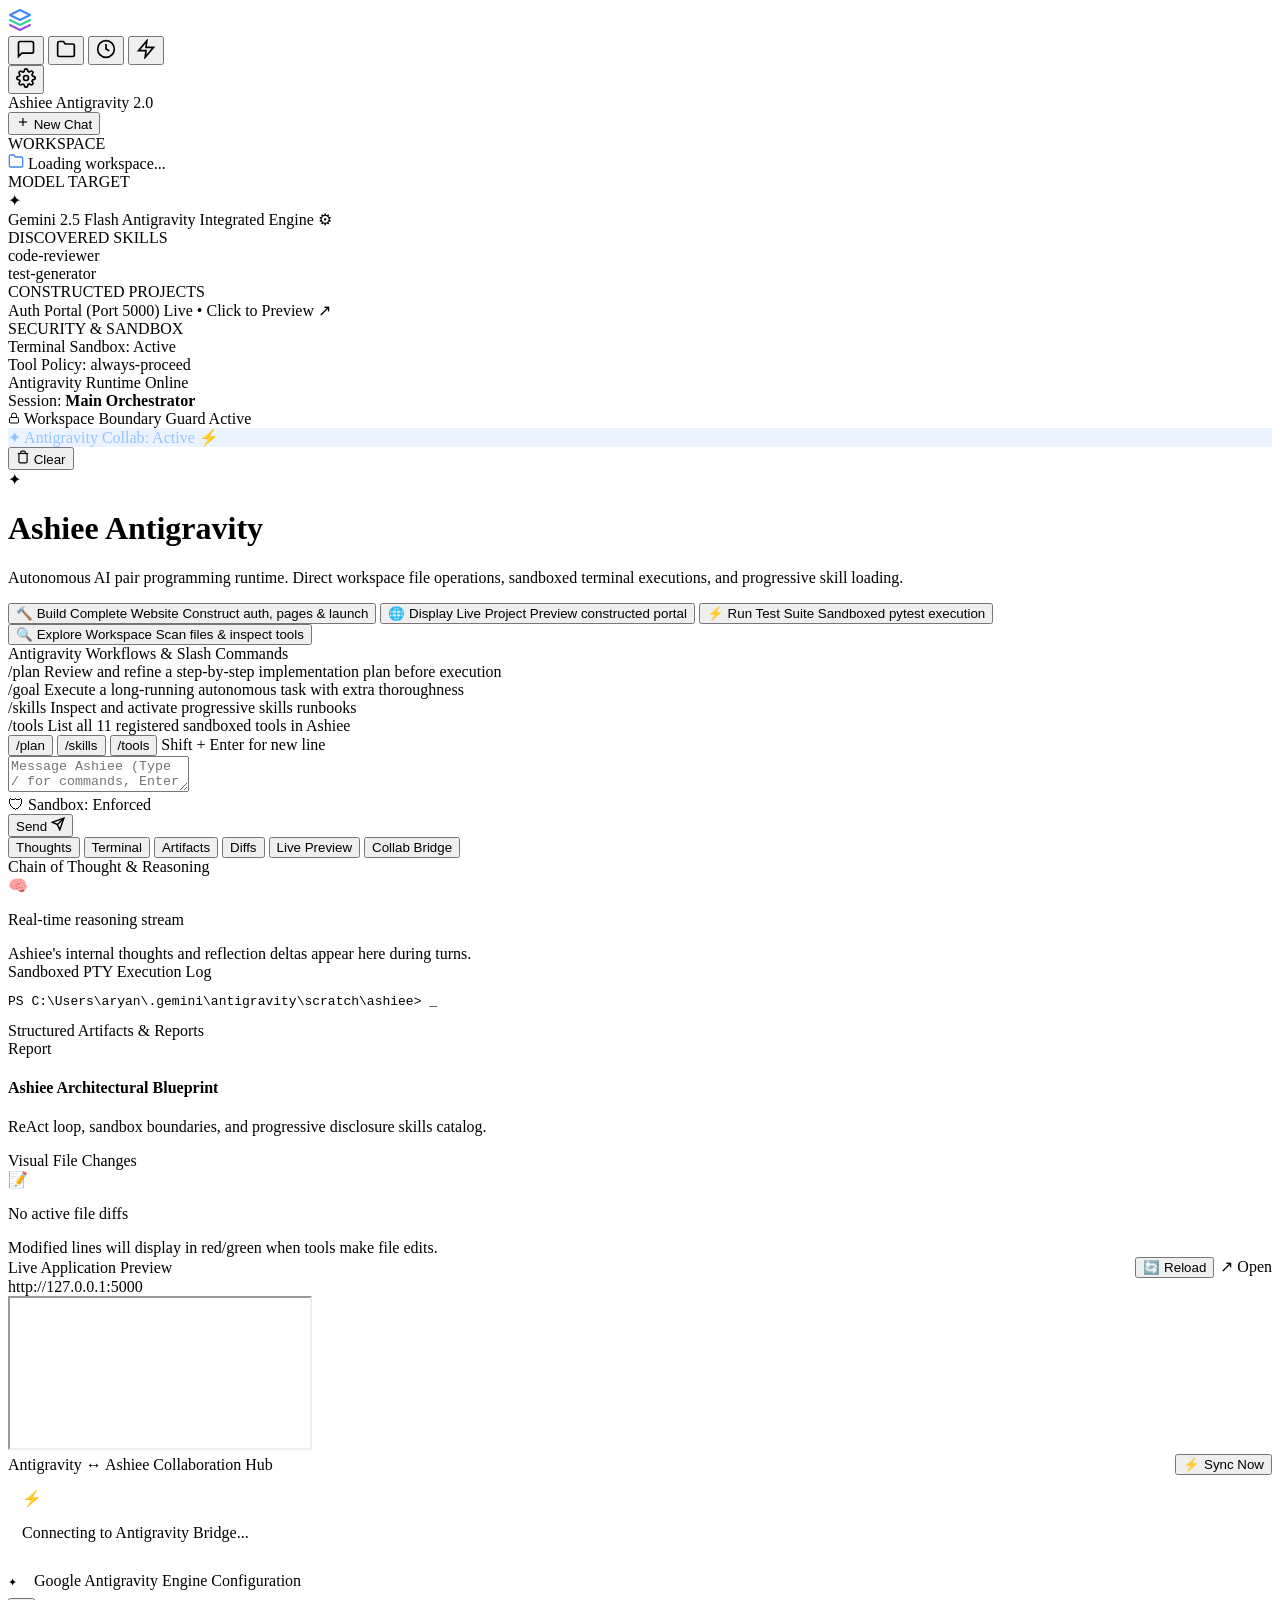
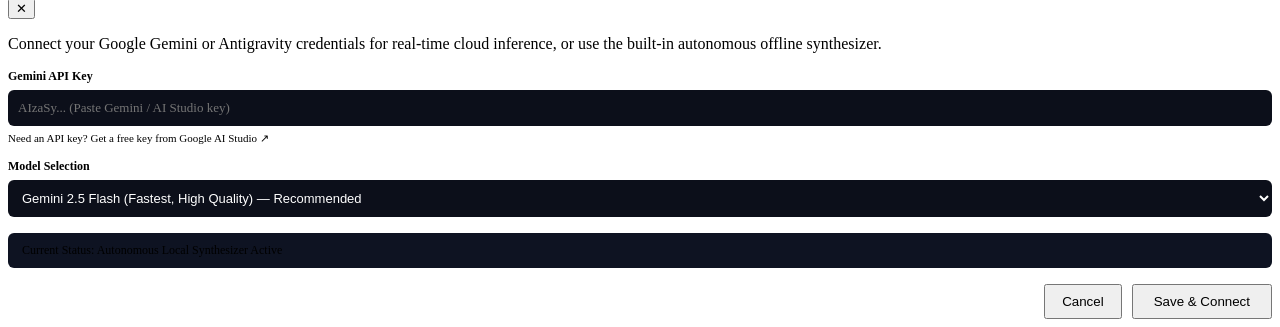
==== ashiee/server/static/index.html @ 4f628f10 "feat: initial commit of Ashiee AI Agent - Autonomous Pair Programmer and Runtime" ====
<!DOCTYPE html>
<html lang="en">
<head>
    <meta charset="UTF-8">
    <meta name="viewport" content="width=device-width, initial-scale=1.0">
    <title>Ashiee — Google Antigravity Studio</title>
    <link rel="stylesheet" href="/static/styles.css">
    <script src="/static/marked.min.js"></script>
</head>
<body class="antigravity-dark">
    <div class="antigravity-layout">
        <!-- 1. Left Icon Rail -->
        <nav class="icon-rail">
            <div class="rail-top">
                <div class="agy-logo" title="Google Antigravity">
                    <svg width="24" height="24" viewBox="0 0 24 24" fill="none">
                        <path d="M12 2L2 7L12 12L22 7L12 2Z" stroke="#4285F4" stroke-width="2" stroke-linecap="round" stroke-linejoin="round"/>
                        <path d="M2 17L12 22L22 17" stroke="#9D4EDD" stroke-width="2" stroke-linecap="round" stroke-linejoin="round"/>
                        <path d="M2 12L12 17L22 12" stroke="#34D399" stroke-width="2" stroke-linecap="round" stroke-linejoin="round"/>
                    </svg>
                </div>
                <button class="rail-btn active" title="Chat Canvas" onclick="setNavView('chat')">
                    <svg width="20" height="20" viewBox="0 0 24 24" fill="none" stroke="currentColor" stroke-width="2"><path d="M21 15a2 2 0 0 1-2 2H7l-4 4V5a2 2 0 0 1 2-2h14a2 2 0 0 1 2 2z"/></svg>
                </button>
                <button class="rail-btn" title="Projects & Workspaces" onclick="setNavView('projects')">
                    <svg width="20" height="20" viewBox="0 0 24 24" fill="none" stroke="currentColor" stroke-width="2"><path d="M22 19a2 2 0 0 1-2 2H4a2 2 0 0 1-2-2V5a2 2 0 0 1 2-2h5l2 3h9a2 2 0 0 1 2 2z"/></svg>
                </button>
                <button class="rail-btn" title="Scheduled Automations (Cron)" onclick="setNavView('tasks')">
                    <svg width="20" height="20" viewBox="0 0 24 24" fill="none" stroke="currentColor" stroke-width="2"><circle cx="12" cy="12" r="10"/><polyline points="12 6 12 12 16 14"/></svg>
                </button>
                <button class="rail-btn" title="Skills & Plugins" onclick="setNavView('skills')">
                    <svg width="20" height="20" viewBox="0 0 24 24" fill="none" stroke="currentColor" stroke-width="2"><polygon points="13 2 3 14 12 14 11 22 21 10 12 10 13 2"/></svg>
                </button>
            </div>
            <div class="rail-bottom">
                <button class="rail-btn" title="Settings & Permissions" onclick="setNavView('settings')">
                    <svg width="20" height="20" viewBox="0 0 24 24" fill="none" stroke="currentColor" stroke-width="2"><circle cx="12" cy="12" r="3"/><path d="M19.4 15a1.65 1.65 0 0 0 .33 1.82l.06.06a2 2 0 0 1 0 2.83 2 2 0 0 1-2.83 0l-.06-.06a1.65 1.65 0 0 0-1.82-.33 1.65 1.65 0 0 0-1 1.51V21a2 2 0 0 1-2 2 2 2 0 0 1-2-2v-.09A1.65 1.65 0 0 0 9 19.4a1.65 1.65 0 0 0-1.82.33l-.06.06a2 2 0 0 1-2.83 0 2 2 0 0 1 0-2.83l.06-.06a1.65 1.65 0 0 0 .33-1.82 1.65 1.65 0 0 0-1.51-1H3a2 2 0 0 1-2-2 2 2 0 0 1 2-2h.09A1.65 1.65 0 0 0 4.6 9a1.65 1.65 0 0 0-.33-1.82l-.06-.06a2 2 0 0 1 0-2.83 2 2 0 0 1 2.83 0l.06.06a1.65 1.65 0 0 0 1.82.33H9a1.65 1.65 0 0 0 1-1.51V3a2 2 0 0 1 2-2 2 2 0 0 1 2 2v.09a1.65 1.65 0 0 0 1 1.51 1.65 1.65 0 0 0 1.82-.33l.06-.06a2 2 0 0 1 2.83 0 2 2 0 0 1 0 2.83l-.06.06a1.65 1.65 0 0 0-.33 1.82V9a1.65 1.65 0 0 0 1.51 1H21a2 2 0 0 1 2 2 2 2 0 0 1-2 2h-.09a1.65 1.65 0 0 0-1.51 1z"/></svg>
                </button>
            </div>
        </nav>

        <!-- 2. Left Sidebar Panel -->
        <aside class="sidebar-panel">
            <div class="sidebar-header">
                <div class="app-title">
                    <span class="gradient-text">Ashiee</span>
                    <span class="tag-badge">Antigravity 2.0</span>
                </div>
                <button class="new-chat-btn" onclick="clearMessages()" title="New Chat">
                    <svg width="14" height="14" viewBox="0 0 24 24" fill="none" stroke="currentColor" stroke-width="2"><line x1="12" y1="5" x2="12" y2="19"/><line x1="5" y1="12" x2="19" y2="12"/></svg>
                    <span>New Chat</span>
                </button>
            </div>

            <div class="sidebar-content">
                <!-- Workspace Selector -->
                <div class="panel-group">
                    <span class="group-title">WORKSPACE</span>
                    <div class="workspace-card" title="Current Workspace Root">
                        <svg width="16" height="16" viewBox="0 0 24 24" fill="none" stroke="#4285F4" stroke-width="2"><path d="M22 19a2 2 0 0 1-2 2H4a2 2 0 0 1-2-2V5a2 2 0 0 1 2-2h5l2 3h9a2 2 0 0 1 2 2z"/></svg>
                        <span id="workspacePath" class="path-truncate">Loading workspace...</span>
                    </div>
                </div>

                <!-- Active Model -->
                <div class="panel-group">
                    <span class="group-title">MODEL TARGET</span>
                    <div class="model-badge-card" onclick="openSettings()" style="cursor: pointer;" title="Click to Configure AI Engine & API Key">
                        <div class="sparkle-icon">✦</div>
                        <div class="model-info">
                            <span class="model-name" id="sidebarModelName">Gemini 2.5 Flash</span>
                            <span class="model-sub" id="sidebarModelStatus">Antigravity Integrated Engine ⚙</span>
                        </div>
                    </div>
                </div>

                <!-- Progressive Skills -->
                <div class="panel-group">
                    <span class="group-title">DISCOVERED SKILLS</span>
                    <div class="skills-chips" id="skillsList">
                        <div class="skill-pill">code-reviewer</div>
                        <div class="skill-pill">test-generator</div>
                    </div>
                </div>

                <!-- Constructed Projects -->
                <div class="panel-group" id="projectsSection">
                    <span class="group-title">CONSTRUCTED PROJECTS</span>
                    <div class="project-badge-card" id="projectBadgeCard" onclick="switchTab('preview')">
                        <div class="project-indicator online"></div>
                        <div class="project-info">
                            <span class="project-name">Auth Portal (Port 5000)</span>
                            <span class="project-status-text">Live • Click to Preview ↗</span>
                        </div>
                    </div>
                </div>

                <!-- Tool Policy -->
                <div class="panel-group">
                    <span class="group-title">SECURITY & SANDBOX</span>
                    <div class="policy-card">
                        <div class="policy-row">
                            <span>Terminal Sandbox:</span>
                            <span class="status-pill green">Active</span>
                        </div>
                        <div class="policy-row">
                            <span>Tool Policy:</span>
                            <span class="status-pill blue">always-proceed</span>
                        </div>
                    </div>
                </div>
            </div>

            <div class="sidebar-status-bar">
                <div class="status-dot online"></div>
                <span id="runtimeStatus">Antigravity Runtime Online</span>
            </div>
        </aside>

        <!-- 3. Center Main Chat Canvas -->
        <main class="chat-canvas">
            <header class="canvas-topbar">
                <div class="topbar-left">
                    <div class="session-badge">
                        <span class="dot-indicator"></span>
                        <span>Session: <strong id="sessionIdLabel">Main Orchestrator</strong></span>
                    </div>
                    <div class="sandbox-pill">
                        <svg width="12" height="12" viewBox="0 0 24 24" fill="none" stroke="currentColor" stroke-width="2"><rect x="3" y="11" width="18" height="11" rx="2" ry="2"/><path d="M7 11V7a5 5 0 0 1 10 0v4"/></svg>
                        <span>Workspace Boundary Guard Active</span>
                    </div>
                    <div class="sandbox-pill" style="border-color: rgba(66, 133, 244, 0.4); background: rgba(66, 133, 244, 0.1); color: #93c5fd;">
                        <span>✦ Antigravity Collab: Active ⚡</span>
                    </div>
                </div>
                <div class="topbar-right">
                    <button class="topbar-action-btn" onclick="clearMessages()" title="Clear Conversation">
                        <svg width="14" height="14" viewBox="0 0 24 24" fill="none" stroke="currentColor" stroke-width="2"><polyline points="3 6 5 6 21 6"/><path d="M19 6v14a2 2 0 0 1-2 2H7a2 2 0 0 1-2-2V6m3 0V4a2 2 0 0 1 2-2h4a2 2 0 0 1 2 2v2"/></svg>
                        <span>Clear</span>
                    </button>
                </div>
            </header>

            <!-- Message Stream -->
            <div class="messages-stream" id="messagesContainer">
                <div class="antigravity-hero">
                    <div class="hero-logo-glow">✦</div>
                    <h1>Ashiee <span class="gradient-text">Antigravity</span></h1>
                    <p>Autonomous AI pair programming runtime. Direct workspace file operations, sandboxed terminal executions, and progressive skill loading.</p>
                    
                    <div class="prompt-starters">
                        <button class="starter-card" onclick="sendPrompt('Build a login system for my website.')">
                            <span class="card-icon">🔨</span>
                            <span class="card-title">Build Complete Website</span>
                            <span class="card-desc">Construct auth, pages & launch</span>
                        </button>
                        <button class="starter-card" onclick="sendPrompt('display the project')">
                            <span class="card-icon">🌐</span>
                            <span class="card-title">Display Live Project</span>
                            <span class="card-desc">Preview constructed portal</span>
                        </button>
                        <button class="starter-card" onclick="sendPrompt('Run pytest tests/ to verify the entire test suite passes')">
                            <span class="card-icon">⚡</span>
                            <span class="card-title">Run Test Suite</span>
                            <span class="card-desc">Sandboxed pytest execution</span>
                        </button>
                        <button class="starter-card" onclick="sendPrompt('Explore this workspace, list all Python files, and tell me which tools are available in Ashiee.')">
                            <span class="card-icon">🔍</span>
                            <span class="card-title">Explore Workspace</span>
                            <span class="card-desc">Scan files & inspect tools</span>
                        </button>
                    </div>
                </div>
            </div>

            <!-- Bottom Floating Composer -->
            <div class="composer-container">
                <!-- Slash Command Autocomplete Popover -->
                <div class="slash-menu hidden" id="slashMenu">
                    <div class="slash-header">Antigravity Workflows & Slash Commands</div>
                    <div class="slash-item" onclick="applySlash('/plan ')">
                        <span class="slash-cmd">/plan</span>
                        <span class="slash-desc">Review and refine a step-by-step implementation plan before execution</span>
                    </div>
                    <div class="slash-item" onclick="applySlash('/goal ')">
                        <span class="slash-cmd">/goal</span>
                        <span class="slash-desc">Execute a long-running autonomous task with extra thoroughness</span>
                    </div>
                    <div class="slash-item" onclick="applySlash('/skills ')">
                        <span class="slash-cmd">/skills</span>
                        <span class="slash-desc">Inspect and activate progressive skills runbooks</span>
                    </div>
                    <div class="slash-item" onclick="applySlash('/tools ')">
                        <span class="slash-cmd">/tools</span>
                        <span class="slash-desc">List all 11 registered sandboxed tools in Ashiee</span>
                    </div>
                </div>

                <!-- Context Chips Bar -->
                <div class="composer-toolbar">
                    <div class="chips-row">
                        <button class="composer-chip" onclick="applySlash('/plan ')">/plan</button>
                        <button class="composer-chip" onclick="applySlash('/skills ')">/skills</button>
                        <button class="composer-chip" onclick="sendPrompt('List all registered tools in Ashiee')">/tools</button>
                        <span class="divider"></span>
                        <span class="chip-text">Shift + Enter for new line</span>
                    </div>
                </div>

                <!-- Input Box -->
                <div class="composer-card">
                    <textarea id="promptInput" placeholder="Message Ashiee (Type / for commands, Enter to send)..." rows="2"></textarea>
                    <div class="composer-actions">
                        <div class="permission-pill">
                            <span class="shield-icon">🛡</span>
                            <span>Sandbox: Enforced</span>
                        </div>
                        <button class="send-action-btn" id="sendBtn" onclick="submitPrompt()">
                            <span>Send</span>
                            <svg width="14" height="14" viewBox="0 0 24 24" fill="none" stroke="currentColor" stroke-width="2.5"><line x1="22" y1="2" x2="11" y2="13"/><polygon points="22 2 15 22 11 13 2 9 22 2"/></svg>
                        </button>
                    </div>
                </div>
            </div>
        </main>

        <!-- 4. Right Auxiliary Pane (Antigravity 2.0 Side Pane) -->
        <aside class="auxiliary-pane">
            <div class="aux-tabs">
                <button class="aux-tab active" id="tabBtnThoughts" onclick="switchTab('thoughts')">
                    <span class="tab-dot purple"></span>
                    <span>Thoughts</span>
                </button>
                <button class="aux-tab" id="tabBtnTerminal" onclick="switchTab('terminal')">
                    <span class="tab-dot green"></span>
                    <span>Terminal</span>
                </button>
                <button class="aux-tab" id="tabBtnArtifacts" onclick="switchTab('artifacts')">
                    <span class="tab-dot blue"></span>
                    <span>Artifacts</span>
                </button>
                <button class="aux-tab" id="tabBtnDiffs" onclick="switchTab('diffs')">
                    <span class="tab-dot amber"></span>
                    <span>Diffs</span>
                </button>
                <button class="aux-tab" id="tabBtnPreview" onclick="switchTab('preview')">
                    <span class="tab-dot green"></span>
                    <span>Live Preview</span>
                </button>
                <button class="aux-tab" id="tabBtnBridge" onclick="switchTab('bridge')">
                    <span class="tab-dot blue"></span>
                    <span>Collab Bridge</span>
                </button>
            </div>

            <div class="aux-content">
                <!-- Thoughts Tab -->
                <div id="thoughtsPane" class="tab-view active">
                    <div class="pane-title-bar">
                        <span class="pane-title">Chain of Thought & Reasoning</span>
                    </div>
                    <div class="thoughts-feed" id="thoughtStream">
                        <div class="empty-feed">
                            <div class="feed-icon">🧠</div>
                            <p>Real-time reasoning stream</p>
                            <span>Ashiee's internal thoughts and reflection deltas appear here during turns.</span>
                        </div>
                    </div>
                </div>

                <!-- Terminal Tab -->
                <div id="terminalPane" class="tab-view">
                    <div class="pane-title-bar">
                        <span class="pane-title">Sandboxed PTY Execution Log</span>
                    </div>
                    <pre class="terminal-screen" id="terminalLog">PS C:\Users\aryan\.gemini\antigravity\scratch\ashiee&gt; _</pre>
                </div>

                <!-- Artifacts Tab -->
                <div id="artifactsPane" class="tab-view">
                    <div class="pane-title-bar">
                        <span class="pane-title">Structured Artifacts & Reports</span>
                    </div>
                    <div class="artifacts-container" id="artifactsContainer">
                        <div class="artifact-card">
                            <div class="card-badge">Report</div>
                            <h4>Ashiee Architectural Blueprint</h4>
                            <p>ReAct loop, sandbox boundaries, and progressive disclosure skills catalog.</p>
                        </div>
                    </div>
                </div>

                <!-- Diffs Tab -->
                <div id="diffsPane" class="tab-view">
                    <div class="pane-title-bar">
                        <span class="pane-title">Visual File Changes</span>
                    </div>
                    <div class="diffs-feed" id="diffsContainer">
                        <div class="empty-feed">
                            <div class="feed-icon">📝</div>
                            <p>No active file diffs</p>
                            <span>Modified lines will display in red/green when tools make file edits.</span>
                        </div>
                    </div>
                </div>

                <!-- Live Preview Tab -->
                <div id="previewPane" class="tab-view">
                    <div class="pane-title-bar" style="display: flex; justify-content: space-between; align-items: center;">
                        <span class="pane-title">Live Application Preview</span>
                        <div style="display: flex; gap: 6px;">
                            <button class="aux-action-btn" onclick="reloadPreview()" title="Reload Frame">🔄 Reload</button>
                            <a href="http://127.0.0.1:5000" target="_blank" class="aux-action-btn" title="Open in New Tab" style="text-decoration:none; color:inherit;">↗ Open</a>
                        </div>
                    </div>
                    <div class="preview-address-bar">
                        <span class="status-dot online"></span>
                        <span id="previewUrl">http://127.0.0.1:5000</span>
                    </div>
                    <div class="preview-frame-wrap">
                        <iframe id="previewIframe" src="http://127.0.0.1:5000" class="preview-frame"></iframe>
                    </div>
                </div>

                <!-- Antigravity Collaboration Bridge Tab -->
                <div id="bridgePane" class="tab-view">
                    <div class="pane-title-bar" style="display: flex; justify-content: space-between; align-items: center;">
                        <span class="pane-title">Antigravity ↔ Ashiee Collaboration Hub</span>
                        <button class="aux-action-btn" onclick="syncBridge()" title="Resync Shared Skills">⚡ Sync Now</button>
                    </div>
                    <div id="bridgeTelemetryContent" style="padding: 14px;">
                        <div class="empty-feed">
                            <div class="feed-icon">⚡</div>
                            <p>Connecting to Antigravity Bridge...</p>
                        </div>
                    </div>
                </div>
            </div>
    </div>

    <!-- Settings & Model Modal -->
    <div id="settingsModal" class="modal-overlay hidden">
        <div class="modal-card">
            <div class="modal-header">
                <div class="modal-title">
                    <span class="sparkle-icon" style="display:inline-flex; width:22px; height:22px; font-size:11px;">✦</span>
                    <span>Google Antigravity Engine Configuration</span>
                </div>
                <button class="modal-close-btn" onclick="closeSettings()">✕</button>
            </div>
            <div class="modal-body">
                <p class="modal-desc">Connect your Google Gemini or Antigravity credentials for real-time cloud inference, or use the built-in autonomous offline synthesizer.</p>
                <div style="margin-bottom: 14px;">
                    <label for="apiKeyInput" style="display:block; font-size:12px; font-weight:600; color:var(--text-secondary); margin-bottom:6px;">Gemini API Key</label>
                    <input type="password" id="apiKeyInput" placeholder="AIzaSy... (Paste Gemini / AI Studio key)" style="width:100%; box-sizing:border-box; background:#0c0f1a; border:1px solid var(--border-accent); border-radius:6px; padding:10px; color:#fff; font-size:13px; font-family:var(--font-mono);">
                    <div style="margin-top:6px; font-size:11px; color:var(--text-muted);">
                        Need an API key? <a href="https://aistudio.google.com/app/api-keys" target="_blank" style="color:var(--agy-blue); text-decoration:none;">Get a free key from Google AI Studio ↗</a>
                    </div>
                </div>
                <div style="margin-bottom: 16px;">
                    <label for="modelSelect" style="display:block; font-size:12px; font-weight:600; color:var(--text-secondary); margin-bottom:6px;">Model Selection</label>
                    <select id="modelSelect" style="width:100%; box-sizing:border-box; background:#0c0f1a; border:1px solid var(--border-accent); border-radius:6px; padding:10px; color:#fff; font-size:13px;">
                        <option value="gemini-2.5-flash">Gemini 2.5 Flash (Fastest, High Quality) — Recommended</option>
                        <option value="gemini-2.5-pro">Gemini 2.5 Pro (Deep Reasoning & Multimodal)</option>
                        <option value="gemini-1.5-pro">Gemini 1.5 Pro (Long Context)</option>
                    </select>
                </div>
                <div class="settings-status-box" id="settingsStatusBox" style="background:#0e1322; border:1px solid var(--border-subtle); border-radius:6px; padding:10px 14px; font-size:12px; margin-bottom:16px;">
                    <span id="settingsStatusText" style="color:var(--text-secondary);">Current Status: Autonomous Local Synthesizer Active</span>
                </div>
            </div>
            <div class="modal-footer" style="display:flex; justify-content:flex-end; gap:10px;">
                <button class="composer-chip" onclick="closeSettings()" style="padding:8px 16px;">Cancel</button>
                <button class="send-action-btn" onclick="saveSettings()" style="padding:8px 20px;">Save & Connect</button>
            </div>
        </div>
    </div>

    <script src="/static/app.js"></script>
</body>
</html>
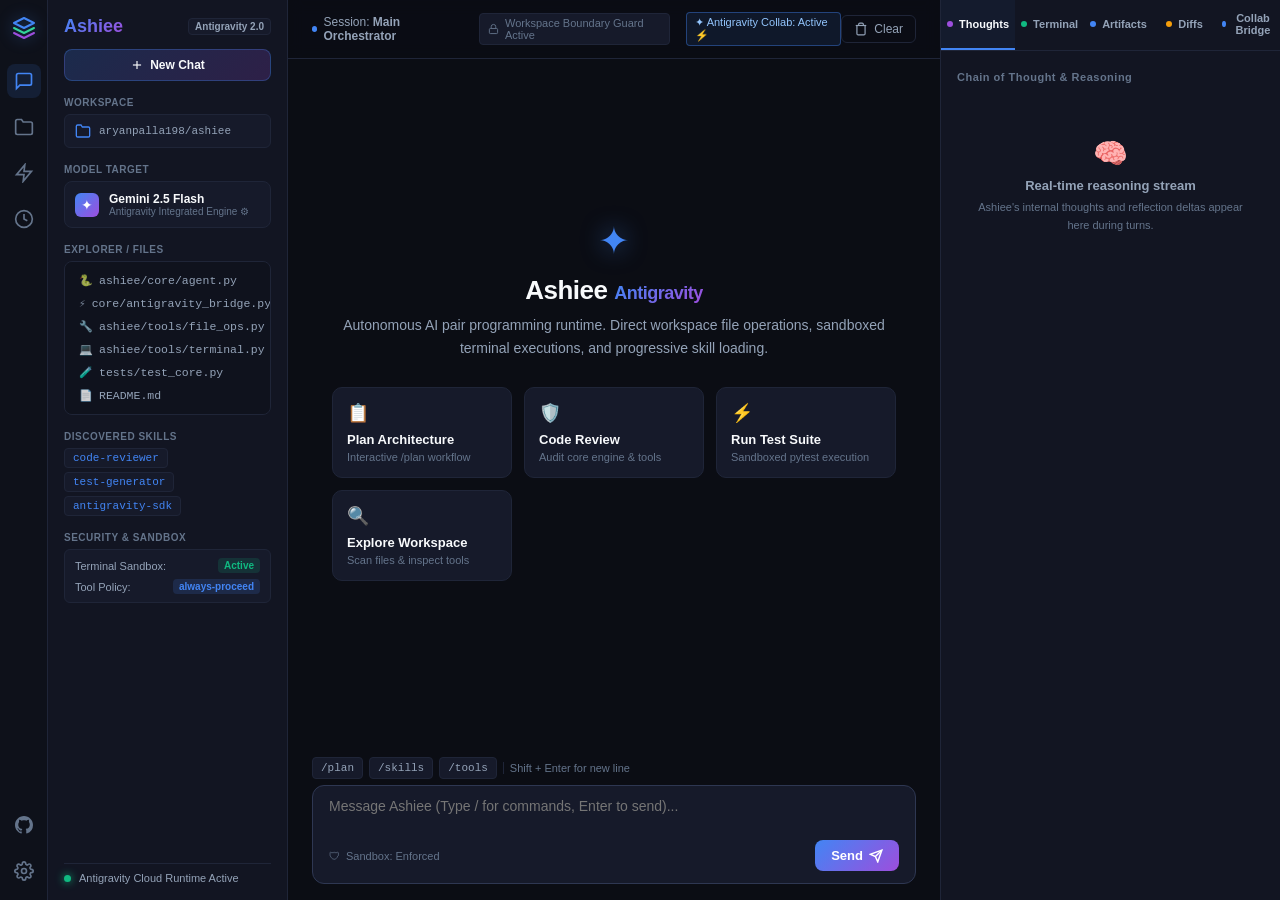
==== commit a4a45670: "chore: align local static studio with pure Google Antigravity IDE" ====
--- a/ashiee/server/static/index.html
+++ b/ashiee/server/static/index.html
@@ -4,8 +4,86 @@
     <meta charset="UTF-8">
     <meta name="viewport" content="width=device-width, initial-scale=1.0">
     <title>Ashiee — Google Antigravity Studio</title>
-    <link rel="stylesheet" href="/static/styles.css">
-    <script src="/static/marked.min.js"></script>
+    <link rel="icon" href="data:image/svg+xml,<svg xmlns='http://www.w3.org/2000/svg' viewBox='0 0 24 24'><text y='20' font-size='20'>✦</text></svg>">
+    <link rel="stylesheet" href="styles.css">
+    <script src="marked.min.js"></script>
+    <style>
+        /* File Explorer Enhancements */
+        .file-tree {
+            display: flex;
+            flex-direction: column;
+            gap: 2px;
+            font-family: var(--font-mono);
+            font-size: 11.5px;
+            max-height: 220px;
+            overflow-y: auto;
+            background: rgba(14, 17, 26, 0.6);
+            border: 1px solid var(--border-subtle);
+            border-radius: 8px;
+            padding: 8px;
+        }
+        .file-tree-item {
+            display: flex;
+            align-items: center;
+            gap: 6px;
+            padding: 4px 6px;
+            border-radius: 4px;
+            color: var(--text-secondary);
+            cursor: pointer;
+            transition: all 0.15s;
+            text-decoration: none;
+        }
+        .file-tree-item:hover {
+            background: var(--bg-card);
+            color: var(--text-primary);
+        }
+        .file-tree-item.active {
+            background: rgba(66, 133, 244, 0.15);
+            color: var(--agy-blue);
+        }
+        .file-icon { font-size: 11px; opacity: 0.8; }
+        .code-modal-backdrop {
+            position: fixed;
+            inset: 0;
+            background: rgba(0,0,0,0.75);
+            backdrop-filter: blur(4px);
+            z-index: 999;
+            display: none;
+            align-items: center;
+            justify-content: center;
+        }
+        .code-modal {
+            background: #0B0D14;
+            border: 1px solid var(--border-accent);
+            border-radius: 12px;
+            width: 850px;
+            max-width: 92vw;
+            height: 560px;
+            display: flex;
+            flex-direction: column;
+            box-shadow: 0 20px 50px rgba(0,0,0,0.8);
+            overflow: hidden;
+        }
+        .code-modal-header {
+            padding: 12px 18px;
+            background: #121522;
+            border-bottom: 1px solid var(--border-subtle);
+            display: flex;
+            justify-content: space-between;
+            align-items: center;
+        }
+        .code-modal-body {
+            flex: 1;
+            padding: 16px;
+            overflow: auto;
+            background: #080A0F;
+            font-family: var(--font-mono);
+            font-size: 12px;
+            line-height: 1.6;
+            color: #d1d5db;
+            white-space: pre;
+        }
+    </style>
 </head>
 <body class="antigravity-dark">
     <div class="antigravity-layout">
@@ -22,18 +100,21 @@
                 <button class="rail-btn active" title="Chat Canvas" onclick="setNavView('chat')">
                     <svg width="20" height="20" viewBox="0 0 24 24" fill="none" stroke="currentColor" stroke-width="2"><path d="M21 15a2 2 0 0 1-2 2H7l-4 4V5a2 2 0 0 1 2-2h14a2 2 0 0 1 2 2z"/></svg>
                 </button>
-                <button class="rail-btn" title="Projects & Workspaces" onclick="setNavView('projects')">
+                <button class="rail-btn" title="Explorer & Workspace Files" onclick="setNavView('files')">
                     <svg width="20" height="20" viewBox="0 0 24 24" fill="none" stroke="currentColor" stroke-width="2"><path d="M22 19a2 2 0 0 1-2 2H4a2 2 0 0 1-2-2V5a2 2 0 0 1 2-2h5l2 3h9a2 2 0 0 1 2 2z"/></svg>
-                </button>
-                <button class="rail-btn" title="Scheduled Automations (Cron)" onclick="setNavView('tasks')">
-                    <svg width="20" height="20" viewBox="0 0 24 24" fill="none" stroke="currentColor" stroke-width="2"><circle cx="12" cy="12" r="10"/><polyline points="12 6 12 12 16 14"/></svg>
                 </button>
                 <button class="rail-btn" title="Skills & Plugins" onclick="setNavView('skills')">
                     <svg width="20" height="20" viewBox="0 0 24 24" fill="none" stroke="currentColor" stroke-width="2"><polygon points="13 2 3 14 12 14 11 22 21 10 12 10 13 2"/></svg>
                 </button>
+                <button class="rail-btn" title="Automations & Cron" onclick="setNavView('tasks')">
+                    <svg width="20" height="20" viewBox="0 0 24 24" fill="none" stroke="currentColor" stroke-width="2"><circle cx="12" cy="12" r="10"/><polyline points="12 6 12 12 16 14"/></svg>
+                </button>
             </div>
             <div class="rail-bottom">
-                <button class="rail-btn" title="Settings & Permissions" onclick="setNavView('settings')">
+                <a href="https://github.com/aryanpalla198/ashiee" target="_blank" class="rail-btn" title="GitHub Repository">
+                    <svg height="18" width="18" viewBox="0 0 16 16" fill="currentColor"><path d="M8 0C3.58 0 0 3.58 0 8c0 3.54 2.29 6.53 5.47 7.59.4.07.55-.17.55-.38 0-.19-.01-.82-.01-1.49-2.01.37-2.53-.49-2.69-.94-.09-.23-.48-.94-.82-1.13-.28-.15-.68-.52-.01-.53.63-.01 1.08.58 1.23.82.72 1.21 1.87.87 2.33.66.07-.52.28-.87.51-1.07-1.78-.2-3.64-.89-3.64-3.95 0-.87.31-1.59.82-2.15-.08-.2-.36-1.02.08-2.12 0 0 .67-.21 2.2.82.64-.18 1.32-.27 2-.27.68 0 1.36.09 2 .27 1.53-1.04 2.2-.82 2.2-.82.44 1.1.16 1.92.08 2.12.51.56.82 1.27.82 2.15 0 3.07-1.87 3.75-3.65 3.95.29.25.54.73.54 1.48 0 1.07-.01 1.93-.01 2.2 0 .21.15.46.55.38A8.013 8.013 0 0016 8c0-4.42-3.58-8-8-8z"/></svg>
+                </a>
+                <button class="rail-btn" title="Settings & Model" onclick="openSettings()">
                     <svg width="20" height="20" viewBox="0 0 24 24" fill="none" stroke="currentColor" stroke-width="2"><circle cx="12" cy="12" r="3"/><path d="M19.4 15a1.65 1.65 0 0 0 .33 1.82l.06.06a2 2 0 0 1 0 2.83 2 2 0 0 1-2.83 0l-.06-.06a1.65 1.65 0 0 0-1.82-.33 1.65 1.65 0 0 0-1 1.51V21a2 2 0 0 1-2 2 2 2 0 0 1-2-2v-.09A1.65 1.65 0 0 0 9 19.4a1.65 1.65 0 0 0-1.82.33l-.06.06a2 2 0 0 1-2.83 0 2 2 0 0 1 0-2.83l.06-.06a1.65 1.65 0 0 0 .33-1.82 1.65 1.65 0 0 0-1.51-1H3a2 2 0 0 1-2-2 2 2 0 0 1 2-2h.09A1.65 1.65 0 0 0 4.6 9a1.65 1.65 0 0 0-.33-1.82l-.06-.06a2 2 0 0 1 0-2.83 2 2 0 0 1 2.83 0l.06.06a1.65 1.65 0 0 0 1.82.33H9a1.65 1.65 0 0 0 1-1.51V3a2 2 0 0 1 2-2 2 2 0 0 1 2 2v.09a1.65 1.65 0 0 0 1 1.51 1.65 1.65 0 0 0 1.82-.33l.06-.06a2 2 0 0 1 2.83 0 2 2 0 0 1 0 2.83l-.06.06a1.65 1.65 0 0 0-.33 1.82V9a1.65 1.65 0 0 0 1.51 1H21a2 2 0 0 1 2 2 2 2 0 0 1-2 2h-.09a1.65 1.65 0 0 0-1.51 1z"/></svg>
                 </button>
             </div>
@@ -58,7 +139,7 @@
                     <span class="group-title">WORKSPACE</span>
                     <div class="workspace-card" title="Current Workspace Root">
                         <svg width="16" height="16" viewBox="0 0 24 24" fill="none" stroke="#4285F4" stroke-width="2"><path d="M22 19a2 2 0 0 1-2 2H4a2 2 0 0 1-2-2V5a2 2 0 0 1 2-2h5l2 3h9a2 2 0 0 1 2 2z"/></svg>
-                        <span id="workspacePath" class="path-truncate">Loading workspace...</span>
+                        <span id="workspacePath" class="path-truncate">aryanpalla198/ashiee</span>
                     </div>
                 </div>
 
@@ -74,24 +155,38 @@
                     </div>
                 </div>
 
+                <!-- Workspace Files Explorer -->
+                <div class="panel-group">
+                    <span class="group-title">EXPLORER / FILES</span>
+                    <div class="file-tree" id="fileTreeContainer">
+                        <div class="file-tree-item" onclick="openFilePreview('ashiee/core/agent.py')">
+                            <span class="file-icon">🐍</span><span>ashiee/core/agent.py</span>
+                        </div>
+                        <div class="file-tree-item" onclick="openFilePreview('ashiee/core/antigravity_bridge.py')">
+                            <span class="file-icon">⚡</span><span>core/antigravity_bridge.py</span>
+                        </div>
+                        <div class="file-tree-item" onclick="openFilePreview('ashiee/tools/file_ops.py')">
+                            <span class="file-icon">🔧</span><span>ashiee/tools/file_ops.py</span>
+                        </div>
+                        <div class="file-tree-item" onclick="openFilePreview('ashiee/tools/terminal.py')">
+                            <span class="file-icon">💻</span><span>ashiee/tools/terminal.py</span>
+                        </div>
+                        <div class="file-tree-item" onclick="openFilePreview('tests/test_core.py')">
+                            <span class="file-icon">🧪</span><span>tests/test_core.py</span>
+                        </div>
+                        <div class="file-tree-item" onclick="openFilePreview('README.md')">
+                            <span class="file-icon">📄</span><span>README.md</span>
+                        </div>
+                    </div>
+                </div>
+
                 <!-- Progressive Skills -->
                 <div class="panel-group">
                     <span class="group-title">DISCOVERED SKILLS</span>
                     <div class="skills-chips" id="skillsList">
-                        <div class="skill-pill">code-reviewer</div>
-                        <div class="skill-pill">test-generator</div>
-                    </div>
-                </div>
-
-                <!-- Constructed Projects -->
-                <div class="panel-group" id="projectsSection">
-                    <span class="group-title">CONSTRUCTED PROJECTS</span>
-                    <div class="project-badge-card" id="projectBadgeCard" onclick="switchTab('preview')">
-                        <div class="project-indicator online"></div>
-                        <div class="project-info">
-                            <span class="project-name">Auth Portal (Port 5000)</span>
-                            <span class="project-status-text">Live • Click to Preview ↗</span>
-                        </div>
+                        <div class="skill-pill" title="Code review runbook">code-reviewer</div>
+                        <div class="skill-pill" title="Pytest generation runbook">test-generator</div>
+                        <div class="skill-pill" title="Antigravity agent SDK">antigravity-sdk</div>
                     </div>
                 </div>
 
@@ -149,22 +244,22 @@
                     <p>Autonomous AI pair programming runtime. Direct workspace file operations, sandboxed terminal executions, and progressive skill loading.</p>
                     
                     <div class="prompt-starters">
-                        <button class="starter-card" onclick="sendPrompt('Build a login system for my website.')">
-                            <span class="card-icon">🔨</span>
-                            <span class="card-title">Build Complete Website</span>
-                            <span class="card-desc">Construct auth, pages & launch</span>
+                        <button class="starter-card" onclick="sendPrompt('/plan Architect an autonomous multi-agent code analysis pipeline')">
+                            <span class="card-icon">📋</span>
+                            <span class="card-title">Plan Architecture</span>
+                            <span class="card-desc">Interactive /plan workflow</span>
                         </button>
-                        <button class="starter-card" onclick="sendPrompt('display the project')">
-                            <span class="card-icon">🌐</span>
-                            <span class="card-title">Display Live Project</span>
-                            <span class="card-desc">Preview constructed portal</span>
+                        <button class="starter-card" onclick="sendPrompt('Review the code in ashiee/core/agent.py and inspect the ReAct execution loop')">
+                            <span class="card-icon">🛡️</span>
+                            <span class="card-title">Code Review</span>
+                            <span class="card-desc">Audit core engine & tools</span>
                         </button>
                         <button class="starter-card" onclick="sendPrompt('Run pytest tests/ to verify the entire test suite passes')">
                             <span class="card-icon">⚡</span>
                             <span class="card-title">Run Test Suite</span>
                             <span class="card-desc">Sandboxed pytest execution</span>
                         </button>
-                        <button class="starter-card" onclick="sendPrompt('Explore this workspace, list all Python files, and tell me which tools are available in Ashiee.')">
+                        <button class="starter-card" onclick="sendPrompt('Explore this workspace, list all Python files, and inspect registered tools in Ashiee.')">
                             <span class="card-icon">🔍</span>
                             <span class="card-title">Explore Workspace</span>
                             <span class="card-desc">Scan files & inspect tools</span>
@@ -224,7 +319,7 @@
             </div>
         </main>
 
-        <!-- 4. Right Auxiliary Pane (Antigravity 2.0 Side Pane) -->
+        <!-- 4. Right Auxiliary Pane (Antigravity Side Pane) -->
         <aside class="auxiliary-pane">
             <div class="aux-tabs">
                 <button class="aux-tab active" id="tabBtnThoughts" onclick="switchTab('thoughts')">
@@ -243,10 +338,6 @@
                     <span class="tab-dot amber"></span>
                     <span>Diffs</span>
                 </button>
-                <button class="aux-tab" id="tabBtnPreview" onclick="switchTab('preview')">
-                    <span class="tab-dot green"></span>
-                    <span>Live Preview</span>
-                </button>
                 <button class="aux-tab" id="tabBtnBridge" onclick="switchTab('bridge')">
                     <span class="tab-dot blue"></span>
                     <span>Collab Bridge</span>
@@ -304,24 +395,6 @@
                     </div>
                 </div>
 
-                <!-- Live Preview Tab -->
-                <div id="previewPane" class="tab-view">
-                    <div class="pane-title-bar" style="display: flex; justify-content: space-between; align-items: center;">
-                        <span class="pane-title">Live Application Preview</span>
-                        <div style="display: flex; gap: 6px;">
-                            <button class="aux-action-btn" onclick="reloadPreview()" title="Reload Frame">🔄 Reload</button>
-                            <a href="http://127.0.0.1:5000" target="_blank" class="aux-action-btn" title="Open in New Tab" style="text-decoration:none; color:inherit;">↗ Open</a>
-                        </div>
-                    </div>
-                    <div class="preview-address-bar">
-                        <span class="status-dot online"></span>
-                        <span id="previewUrl">http://127.0.0.1:5000</span>
-                    </div>
-                    <div class="preview-frame-wrap">
-                        <iframe id="previewIframe" src="http://127.0.0.1:5000" class="preview-frame"></iframe>
-                    </div>
-                </div>
-
                 <!-- Antigravity Collaboration Bridge Tab -->
                 <div id="bridgePane" class="tab-view">
                     <div class="pane-title-bar" style="display: flex; justify-content: space-between; align-items: center;">
@@ -329,13 +402,36 @@
                         <button class="aux-action-btn" onclick="syncBridge()" title="Resync Shared Skills">⚡ Sync Now</button>
                     </div>
                     <div id="bridgeTelemetryContent" style="padding: 14px;">
-                        <div class="empty-feed">
-                            <div class="feed-icon">⚡</div>
-                            <p>Connecting to Antigravity Bridge...</p>
-                        </div>
-                    </div>
-                </div>
-            </div>
+                        <div class="telemetry-card" style="background:#131726; border:1px solid #232942; border-radius:8px; padding:12px; margin-bottom:10px;">
+                            <div style="display:flex; justify-content:space-between; font-size:12px; margin-bottom:6px;">
+                                <span style="color:#94a3b8;">Bridge Status:</span>
+                                <span style="color:#10b981; font-weight:600;">Connected (Active)</span>
+                            </div>
+                            <div style="display:flex; justify-content:space-between; font-size:12px; margin-bottom:6px;">
+                                <span style="color:#94a3b8;">Latency:</span>
+                                <span style="color:#4285f4; font-weight:600;">12.4 ms (In-Memory)</span>
+                            </div>
+                            <div style="display:flex; justify-content:space-between; font-size:12px;">
+                                <span style="color:#94a3b8;">Shared Skills:</span>
+                                <span style="color:#9d4edd; font-weight:600;">11 Indexed Skills</span>
+                            </div>
+                        </div>
+                        <p style="font-size:11px; color:#64748b; line-height:1.5;">Real-time co-pilot telemetry exchanging active skills index and workspace tool states between Antigravity and Ashiee.</p>
+                    </div>
+                </div>
+            </div>
+        </aside>
+    </div>
+
+    <!-- Code Viewer Modal -->
+    <div class="code-modal-backdrop" id="codeModal">
+        <div class="code-modal">
+            <div class="code-modal-header">
+                <span id="codeModalTitle" style="font-size:13px; font-weight:600; color:#4285f4; font-family:var(--font-mono);">File Viewer</span>
+                <button class="topbar-action-btn" onclick="closeFilePreview()">✕ Close</button>
+            </div>
+            <pre class="code-modal-body" id="codeModalContent"></pre>
+        </div>
     </div>
 
     <!-- Settings & Model Modal -->
@@ -349,33 +445,26 @@
                 <button class="modal-close-btn" onclick="closeSettings()">✕</button>
             </div>
             <div class="modal-body">
-                <p class="modal-desc">Connect your Google Gemini or Antigravity credentials for real-time cloud inference, or use the built-in autonomous offline synthesizer.</p>
+                <p class="modal-desc">Configure your Google Gemini or Antigravity runtime model.</p>
                 <div style="margin-bottom: 14px;">
                     <label for="apiKeyInput" style="display:block; font-size:12px; font-weight:600; color:var(--text-secondary); margin-bottom:6px;">Gemini API Key</label>
                     <input type="password" id="apiKeyInput" placeholder="AIzaSy... (Paste Gemini / AI Studio key)" style="width:100%; box-sizing:border-box; background:#0c0f1a; border:1px solid var(--border-accent); border-radius:6px; padding:10px; color:#fff; font-size:13px; font-family:var(--font-mono);">
-                    <div style="margin-top:6px; font-size:11px; color:var(--text-muted);">
-                        Need an API key? <a href="https://aistudio.google.com/app/api-keys" target="_blank" style="color:var(--agy-blue); text-decoration:none;">Get a free key from Google AI Studio ↗</a>
-                    </div>
                 </div>
                 <div style="margin-bottom: 16px;">
                     <label for="modelSelect" style="display:block; font-size:12px; font-weight:600; color:var(--text-secondary); margin-bottom:6px;">Model Selection</label>
                     <select id="modelSelect" style="width:100%; box-sizing:border-box; background:#0c0f1a; border:1px solid var(--border-accent); border-radius:6px; padding:10px; color:#fff; font-size:13px;">
-                        <option value="gemini-2.5-flash">Gemini 2.5 Flash (Fastest, High Quality) — Recommended</option>
-                        <option value="gemini-2.5-pro">Gemini 2.5 Pro (Deep Reasoning & Multimodal)</option>
-                        <option value="gemini-1.5-pro">Gemini 1.5 Pro (Long Context)</option>
+                        <option value="gemini-2.5-flash">Gemini 2.5 Flash (Fastest, High Quality) — Default</option>
+                        <option value="gemini-2.5-pro">Gemini 2.5 Pro (Deep Reasoning)</option>
                     </select>
-                </div>
-                <div class="settings-status-box" id="settingsStatusBox" style="background:#0e1322; border:1px solid var(--border-subtle); border-radius:6px; padding:10px 14px; font-size:12px; margin-bottom:16px;">
-                    <span id="settingsStatusText" style="color:var(--text-secondary);">Current Status: Autonomous Local Synthesizer Active</span>
                 </div>
             </div>
             <div class="modal-footer" style="display:flex; justify-content:flex-end; gap:10px;">
                 <button class="composer-chip" onclick="closeSettings()" style="padding:8px 16px;">Cancel</button>
-                <button class="send-action-btn" onclick="saveSettings()" style="padding:8px 20px;">Save & Connect</button>
+                <button class="send-action-btn" onclick="saveSettings()" style="padding:8px 20px;">Save</button>
             </div>
         </div>
     </div>
 
-    <script src="/static/app.js"></script>
+    <script src="app.js"></script>
 </body>
 </html>
--- a/ashiee/server/static/styles.css
+++ b/ashiee/server/static/styles.css
@@ -0,0 +1,1156 @@
+/* Google Antigravity 2.0 Classic Design System */
+:root {
+    --bg-root: #0b0d14;
+    --bg-rail: #0e111a;
+    --bg-sidebar: #121522;
+    --bg-card: #161a2a;
+    --bg-card-hover: #1c2236;
+    --border-subtle: #1f2538;
+    --border-accent: #2e3752;
+    --text-primary: #f8fafc;
+    --text-secondary: #94a3b8;
+    --text-muted: #64748b;
+    --agy-blue: #4285f4;
+    --agy-purple: #9d4edd;
+    --agy-green: #10b981;
+    --agy-amber: #f59e0b;
+    --agy-red: #ef4444;
+    --font-sans: -apple-system, BlinkMacSystemFont, "Segoe UI", Roboto, "Helvetica Neue", Arial, sans-serif;
+    --font-mono: "JetBrains Mono", Consolas, "Courier New", monospace;
+}
+
+* {
+    box-sizing: border-box;
+    margin: 0;
+    padding: 0;
+}
+
+body.antigravity-dark {
+    background-color: var(--bg-root);
+    color: var(--text-primary);
+    font-family: var(--font-sans);
+    height: 100vh;
+    overflow: hidden;
+    user-select: none;
+}
+
+/* 4-Column Layout */
+.antigravity-layout {
+    display: grid;
+    grid-template-columns: 48px 240px 1fr 340px;
+    height: 100vh;
+    width: 100vw;
+    background: var(--bg-root);
+}
+
+/* 1. Left Icon Rail */
+.icon-rail {
+    background: var(--bg-rail);
+    border-right: 1px solid var(--border-subtle);
+    display: flex;
+    flex-direction: column;
+    justify-content: space-between;
+    align-items: center;
+    padding: 12px 0;
+    z-index: 10;
+}
+
+.rail-top, .rail-bottom {
+    display: flex;
+    flex-direction: column;
+    align-items: center;
+    gap: 12px;
+}
+
+.agy-logo {
+    width: 32px;
+    height: 32px;
+    display: flex;
+    align-items: center;
+    justify-content: center;
+    margin-bottom: 8px;
+    filter: drop-shadow(0 0 8px rgba(66, 133, 244, 0.4));
+}
+
+.rail-btn {
+    width: 34px;
+    height: 34px;
+    border-radius: 8px;
+    border: none;
+    background: transparent;
+    color: var(--text-muted);
+    cursor: pointer;
+    display: flex;
+    align-items: center;
+    justify-content: center;
+    transition: all 0.2s;
+}
+
+.rail-btn:hover {
+    color: var(--text-primary);
+    background: var(--bg-card);
+}
+
+.rail-btn.active {
+    color: var(--agy-blue);
+    background: rgba(66, 133, 244, 0.12);
+}
+
+/* 2. Left Sidebar Panel */
+.sidebar-panel {
+    background: var(--bg-sidebar);
+    border-right: 1px solid var(--border-subtle);
+    display: flex;
+    flex-direction: column;
+    padding: 16px;
+    gap: 16px;
+}
+
+.sidebar-header {
+    display: flex;
+    flex-direction: column;
+    gap: 12px;
+}
+
+.app-title {
+    display: flex;
+    align-items: center;
+    justify-content: space-between;
+}
+
+.gradient-text {
+    font-size: 18px;
+    font-weight: 700;
+    background: linear-gradient(135deg, var(--agy-blue), var(--agy-purple));
+    -webkit-background-clip: text;
+    -webkit-text-fill-color: transparent;
+}
+
+.tag-badge {
+    font-size: 10px;
+    font-weight: 600;
+    color: var(--text-secondary);
+    background: var(--bg-card);
+    border: 1px solid var(--border-subtle);
+    padding: 2px 6px;
+    border-radius: 4px;
+}
+
+.new-chat-btn {
+    background: linear-gradient(135deg, rgba(66, 133, 244, 0.2), rgba(157, 78, 221, 0.2));
+    border: 1px solid rgba(66, 133, 244, 0.3);
+    color: var(--text-primary);
+    padding: 8px 12px;
+    border-radius: 8px;
+    cursor: pointer;
+    font-size: 12px;
+    font-weight: 600;
+    display: flex;
+    align-items: center;
+    justify-content: center;
+    gap: 6px;
+    transition: all 0.2s;
+}
+
+.new-chat-btn:hover {
+    background: linear-gradient(135deg, rgba(66, 133, 244, 0.35), rgba(157, 78, 221, 0.35));
+    border-color: var(--agy-blue);
+}
+
+.sidebar-content {
+    flex: 1;
+    overflow-y: auto;
+    display: flex;
+    flex-direction: column;
+    gap: 16px;
+}
+
+.panel-group {
+    display: flex;
+    flex-direction: column;
+    gap: 6px;
+}
+
+.group-title {
+    font-size: 10px;
+    font-weight: 700;
+    letter-spacing: 0.5px;
+    color: var(--text-muted);
+}
+
+.workspace-card {
+    background: var(--bg-card);
+    border: 1px solid var(--border-subtle);
+    padding: 8px 10px;
+    border-radius: 6px;
+    display: flex;
+    align-items: center;
+    gap: 8px;
+    font-size: 11px;
+    color: var(--text-secondary);
+}
+
+.path-truncate {
+    font-family: var(--font-mono);
+    white-space: nowrap;
+    overflow: hidden;
+    text-overflow: ellipsis;
+}
+
+.model-badge-card {
+    background: var(--bg-card);
+    border: 1px solid var(--border-subtle);
+    padding: 10px;
+    border-radius: 8px;
+    display: flex;
+    align-items: center;
+    gap: 10px;
+}
+
+.sparkle-icon {
+    width: 24px;
+    height: 24px;
+    border-radius: 6px;
+    background: linear-gradient(135deg, var(--agy-blue), var(--agy-purple));
+    color: #fff;
+    display: flex;
+    align-items: center;
+    justify-content: center;
+    font-size: 14px;
+    flex-shrink: 0;
+}
+
+.model-info {
+    display: flex;
+    flex-direction: column;
+}
+
+.model-name {
+    font-size: 12px;
+    font-weight: 600;
+    color: var(--text-primary);
+}
+
+.model-sub {
+    font-size: 10px;
+    color: var(--text-muted);
+}
+
+.skills-chips {
+    display: flex;
+    flex-wrap: wrap;
+    gap: 4px;
+}
+
+.skill-pill {
+    background: var(--bg-card);
+    border: 1px solid var(--border-subtle);
+    padding: 3px 8px;
+    border-radius: 4px;
+    font-size: 11px;
+    color: var(--agy-blue);
+    font-family: var(--font-mono);
+}
+
+.policy-card {
+    background: var(--bg-card);
+    border: 1px solid var(--border-subtle);
+    padding: 8px 10px;
+    border-radius: 6px;
+    display: flex;
+    flex-direction: column;
+    gap: 6px;
+    font-size: 11px;
+}
+
+.policy-row {
+    display: flex;
+    justify-content: space-between;
+    align-items: center;
+    color: var(--text-secondary);
+}
+
+.status-pill {
+    padding: 2px 6px;
+    border-radius: 4px;
+    font-size: 10px;
+    font-weight: 600;
+}
+
+.status-pill.green {
+    background: rgba(16, 185, 129, 0.15);
+    color: var(--agy-green);
+}
+
+.status-pill.blue {
+    background: rgba(66, 133, 244, 0.15);
+    color: var(--agy-blue);
+}
+
+.sidebar-status-bar {
+    display: flex;
+    align-items: center;
+    gap: 8px;
+    font-size: 11px;
+    color: var(--text-secondary);
+    padding-top: 8px;
+    border-top: 1px solid var(--border-subtle);
+}
+
+.status-dot {
+    width: 7px;
+    height: 7px;
+    border-radius: 50%;
+}
+
+.status-dot.online {
+    background: var(--agy-green);
+    box-shadow: 0 0 8px var(--agy-green);
+}
+
+/* 3. Center Main Chat Canvas */
+.chat-canvas {
+    display: flex;
+    flex-direction: column;
+    background: var(--bg-root);
+    position: relative;
+    height: 100vh;
+}
+
+.canvas-topbar {
+    padding: 12px 24px;
+    border-bottom: 1px solid var(--border-subtle);
+    display: flex;
+    justify-content: space-between;
+    align-items: center;
+    background: rgba(11, 13, 20, 0.8);
+    backdrop-filter: blur(8px);
+}
+
+.topbar-left {
+    display: flex;
+    align-items: center;
+    gap: 16px;
+}
+
+.session-badge {
+    display: flex;
+    align-items: center;
+    gap: 6px;
+    font-size: 12px;
+    color: var(--text-secondary);
+}
+
+.dot-indicator {
+    width: 6px;
+    height: 6px;
+    border-radius: 50%;
+    background: var(--agy-blue);
+}
+
+.sandbox-pill {
+    background: var(--bg-card);
+    border: 1px solid var(--border-subtle);
+    padding: 3px 8px;
+    border-radius: 4px;
+    display: flex;
+    align-items: center;
+    gap: 6px;
+    font-size: 11px;
+    color: var(--text-muted);
+}
+
+.topbar-action-btn {
+    background: transparent;
+    border: 1px solid var(--border-subtle);
+    color: var(--text-secondary);
+    padding: 6px 12px;
+    border-radius: 6px;
+    cursor: pointer;
+    font-size: 12px;
+    display: flex;
+    align-items: center;
+    gap: 6px;
+    transition: all 0.2s;
+}
+
+.topbar-action-btn:hover {
+    background: var(--bg-card);
+    color: var(--text-primary);
+}
+
+.messages-stream {
+    flex: 1;
+    overflow-y: auto;
+    padding: 24px;
+    display: flex;
+    flex-direction: column;
+    gap: 20px;
+}
+
+.antigravity-hero {
+    margin: auto;
+    max-width: 620px;
+    text-align: center;
+    padding: 40px 20px;
+}
+
+.hero-logo-glow {
+    font-size: 38px;
+    color: var(--agy-blue);
+    text-shadow: 0 0 24px rgba(66, 133, 244, 0.6);
+    margin-bottom: 12px;
+}
+
+.antigravity-hero h1 {
+    font-size: 26px;
+    font-weight: 700;
+    margin-bottom: 8px;
+    letter-spacing: -0.5px;
+}
+
+.antigravity-hero p {
+    font-size: 14px;
+    color: var(--text-secondary);
+    line-height: 1.6;
+    margin-bottom: 28px;
+}
+
+.prompt-starters {
+    display: grid;
+    grid-template-columns: repeat(3, 1fr);
+    gap: 12px;
+}
+
+.starter-card {
+    background: var(--bg-card);
+    border: 1px solid var(--border-subtle);
+    border-radius: 10px;
+    padding: 14px;
+    text-align: left;
+    cursor: pointer;
+    display: flex;
+    flex-direction: column;
+    gap: 4px;
+    transition: all 0.2s;
+}
+
+.starter-card:hover {
+    border-color: var(--agy-blue);
+    transform: translateY(-2px);
+    box-shadow: 0 4px 12px rgba(66, 133, 244, 0.15);
+}
+
+.card-icon {
+    font-size: 18px;
+    margin-bottom: 4px;
+}
+
+.card-title {
+    font-size: 13px;
+    font-weight: 600;
+    color: var(--text-primary);
+}
+
+.card-desc {
+    font-size: 11px;
+    color: var(--text-muted);
+}
+
+/* Chat Messages */
+.message-bubble {
+    display: flex;
+    flex-direction: column;
+    gap: 6px;
+    max-width: 85%;
+}
+
+.message-bubble.user {
+    align-self: flex-end;
+}
+
+.message-bubble.user .bubble-body {
+    background: #192233;
+    border: 1px solid #283754;
+    border-radius: 12px 12px 2px 12px;
+    padding: 12px 16px;
+    color: #fff;
+    font-size: 14px;
+}
+
+.message-bubble.assistant {
+    align-self: flex-start;
+    max-width: 90%;
+}
+
+.message-bubble.assistant .bubble-body {
+    background: var(--bg-card);
+    border: 1px solid var(--border-subtle);
+    border-radius: 12px 12px 12px 2px;
+    padding: 18px 20px;
+    font-size: 14px;
+    line-height: 1.6;
+}
+
+.message-bubble.assistant .bubble-body pre {
+    background: #090b10;
+    border: 1px solid var(--border-subtle);
+    padding: 12px;
+    border-radius: 8px;
+    overflow-x: auto;
+    font-family: var(--font-mono);
+    font-size: 13px;
+    margin: 12px 0;
+}
+
+/* Antigravity Tool Lens & Diff Card */
+.tool-step-card {
+    background: #0f131f;
+    border-left: 3px solid var(--agy-blue);
+    border-radius: 6px;
+    padding: 10px 14px;
+    font-family: var(--font-mono);
+    font-size: 12px;
+    margin: 6px 0;
+}
+
+.tool-step-card.diff-card {
+    border-left-color: var(--agy-green);
+    background: #0b141a;
+}
+
+.diff-view {
+    background: #05080c;
+    border: 1px solid var(--border-subtle);
+    padding: 10px;
+    border-radius: 6px;
+    font-family: var(--font-mono);
+    font-size: 12px;
+    margin-top: 8px;
+    white-space: pre-wrap;
+}
+
+.diff-add {
+    color: #34d399;
+    background: rgba(16, 185, 129, 0.1);
+}
+
+.diff-del {
+    color: #f87171;
+    background: rgba(239, 68, 68, 0.1);
+}
+
+/* Antigravity Thought Accordion */
+.thought-accordion {
+    background: #111422;
+    border: 1px solid rgba(157, 78, 221, 0.3);
+    border-radius: 8px;
+    padding: 10px 14px;
+    font-size: 13px;
+    color: #c084fc;
+    margin: 6px 0;
+}
+
+.thought-header {
+    display: flex;
+    align-items: center;
+    gap: 8px;
+    font-weight: 600;
+    cursor: pointer;
+}
+
+.thought-pulse {
+    width: 8px;
+    height: 8px;
+    border-radius: 50%;
+    background: var(--agy-purple);
+    box-shadow: 0 0 8px var(--agy-purple);
+    animation: pulse 1.5s infinite;
+}
+
+@keyframes pulse {
+    0% { transform: scale(0.9); opacity: 0.7; }
+    50% { transform: scale(1.1); opacity: 1; }
+    100% { transform: scale(0.9); opacity: 0.7; }
+}
+
+/* Composer */
+.composer-container {
+    padding: 16px 24px;
+    position: relative;
+    background: var(--bg-root);
+}
+
+.slash-menu {
+    position: absolute;
+    bottom: 100%;
+    left: 24px;
+    right: 24px;
+    background: var(--bg-card);
+    border: 1px solid var(--border-accent);
+    border-radius: 8px;
+    padding: 8px 0;
+    box-shadow: 0 -8px 24px rgba(0, 0, 0, 0.5);
+    z-index: 20;
+}
+
+.slash-menu.hidden {
+    display: none;
+}
+
+.slash-header {
+    font-size: 10px;
+    font-weight: 700;
+    color: var(--text-muted);
+    padding: 4px 14px;
+    letter-spacing: 0.5px;
+}
+
+.slash-item {
+    padding: 8px 14px;
+    display: flex;
+    align-items: center;
+    gap: 12px;
+    cursor: pointer;
+    transition: background 0.15s;
+}
+
+.slash-item:hover {
+    background: var(--bg-card-hover);
+}
+
+.slash-cmd {
+    font-family: var(--font-mono);
+    font-size: 13px;
+    font-weight: 600;
+    color: var(--agy-blue);
+    min-width: 60px;
+}
+
+.slash-desc {
+    font-size: 12px;
+    color: var(--text-secondary);
+}
+
+.composer-toolbar {
+    margin-bottom: 6px;
+}
+
+.chips-row {
+    display: flex;
+    align-items: center;
+    gap: 6px;
+}
+
+.composer-chip {
+    background: var(--bg-card);
+    border: 1px solid var(--border-subtle);
+    color: var(--text-secondary);
+    padding: 4px 8px;
+    border-radius: 4px;
+    font-size: 11px;
+    font-family: var(--font-mono);
+    cursor: pointer;
+    transition: all 0.2s;
+}
+
+.composer-chip:hover {
+    border-color: var(--agy-blue);
+    color: var(--agy-blue);
+}
+
+.divider {
+    width: 1px;
+    height: 12px;
+    background: var(--border-subtle);
+}
+
+.chip-text {
+    font-size: 11px;
+    color: var(--text-muted);
+}
+
+.composer-card {
+    background: var(--bg-card);
+    border: 1px solid var(--border-accent);
+    border-radius: 12px;
+    padding: 12px 16px;
+    display: flex;
+    flex-direction: column;
+    gap: 10px;
+    transition: all 0.2s;
+}
+
+.composer-card:focus-within {
+    border-color: var(--agy-blue);
+    box-shadow: 0 0 16px rgba(66, 133, 244, 0.25);
+}
+
+.composer-card textarea {
+    background: transparent;
+    border: none;
+    color: var(--text-primary);
+    font-size: 14px;
+    font-family: var(--font-sans);
+    resize: none;
+    outline: none;
+}
+
+.composer-actions {
+    display: flex;
+    justify-content: space-between;
+    align-items: center;
+}
+
+.permission-pill {
+    display: flex;
+    align-items: center;
+    gap: 6px;
+    font-size: 11px;
+    color: var(--text-muted);
+}
+
+.send-action-btn {
+    background: linear-gradient(135deg, var(--agy-blue), var(--agy-purple));
+    border: none;
+    color: #fff;
+    padding: 8px 16px;
+    border-radius: 8px;
+    font-size: 13px;
+    font-weight: 600;
+    cursor: pointer;
+    display: flex;
+    align-items: center;
+    gap: 6px;
+    transition: opacity 0.2s;
+}
+
+.send-action-btn:hover {
+    opacity: 0.9;
+}
+
+.send-action-btn:disabled {
+    opacity: 0.4;
+    cursor: not-allowed;
+}
+
+/* 4. Right Auxiliary Pane */
+.auxiliary-pane {
+    background: var(--bg-sidebar);
+    border-left: 1px solid var(--border-subtle);
+    display: flex;
+    flex-direction: column;
+}
+
+.aux-tabs {
+    display: flex;
+    border-bottom: 1px solid var(--border-subtle);
+}
+
+.aux-tab {
+    flex: 1;
+    background: transparent;
+    border: none;
+    color: var(--text-secondary);
+    padding: 12px 6px;
+    font-size: 11px;
+    font-weight: 600;
+    cursor: pointer;
+    border-bottom: 2px solid transparent;
+    display: flex;
+    align-items: center;
+    justify-content: center;
+    gap: 6px;
+}
+
+.aux-tab.active {
+    color: var(--text-primary);
+    border-bottom-color: var(--agy-blue);
+    background: rgba(66, 133, 244, 0.05);
+}
+
+.tab-dot {
+    width: 6px;
+    height: 6px;
+    border-radius: 50%;
+}
+
+.tab-dot.purple { background: var(--agy-purple); }
+.tab-dot.green { background: var(--agy-green); }
+.tab-dot.blue { background: var(--agy-blue); }
+.tab-dot.amber { background: var(--agy-amber); }
+
+.aux-content {
+    flex: 1;
+    overflow-y: auto;
+    padding: 16px;
+}
+
+.tab-view {
+    display: none;
+}
+
+.tab-view.active {
+    display: block;
+}
+
+.pane-title-bar {
+    margin-bottom: 12px;
+}
+
+.pane-title {
+    font-size: 11px;
+    font-weight: 700;
+    letter-spacing: 0.5px;
+    color: var(--text-muted);
+}
+
+.thoughts-feed {
+    display: flex;
+    flex-direction: column;
+    gap: 10px;
+}
+
+.empty-feed {
+    text-align: center;
+    padding: 40px 10px;
+    color: var(--text-muted);
+}
+
+.feed-icon {
+    font-size: 28px;
+    margin-bottom: 8px;
+}
+
+.empty-feed p {
+    font-size: 13px;
+    font-weight: 600;
+    color: var(--text-secondary);
+    margin-bottom: 4px;
+}
+
+.empty-feed span {
+    font-size: 11px;
+    line-height: 1.4;
+}
+
+.thought-card {
+    background: var(--bg-card);
+    border-left: 3px solid var(--agy-purple);
+    border-radius: 6px;
+    padding: 10px 12px;
+    font-size: 12px;
+    color: #e2e8f0;
+    line-height: 1.5;
+}
+
+.terminal-screen {
+    background: #06080d;
+    border: 1px solid var(--border-subtle);
+    padding: 14px;
+    border-radius: 8px;
+    font-family: var(--font-mono);
+    font-size: 11px;
+    color: var(--agy-green);
+    white-space: pre-wrap;
+    overflow-x: auto;
+    line-height: 1.6;
+}
+
+.artifact-card {
+    background: var(--bg-card);
+    border: 1px solid var(--border-subtle);
+    border-radius: 8px;
+    padding: 14px;
+    display: flex;
+    flex-direction: column;
+    gap: 6px;
+}
+
+.card-badge {
+    align-self: flex-start;
+    font-size: 10px;
+    font-weight: 700;
+    background: rgba(66, 133, 244, 0.15);
+    color: var(--agy-blue);
+    padding: 2px 6px;
+    border-radius: 4px;
+}
+
+.artifact-card h4 {
+    font-size: 13px;
+    font-weight: 600;
+    color: var(--text-primary);
+}
+
+.artifact-card p {
+    font-size: 11px;
+    color: var(--text-secondary);
+    line-height: 1.4;
+}
+
+/* Modal Overlay & Card */
+.modal-overlay {
+    position: fixed;
+    top: 0;
+    left: 0;
+    right: 0;
+    bottom: 0;
+    background: rgba(0, 0, 0, 0.75);
+    backdrop-filter: blur(4px);
+    display: flex;
+    justify-content: center;
+    align-items: center;
+    z-index: 100;
+}
+
+.modal-overlay.hidden {
+    display: none;
+}
+
+.modal-card {
+    background: var(--bg-card);
+    border: 1px solid var(--border-accent);
+    border-radius: 14px;
+    width: 90%;
+    max-width: 480px;
+    padding: 24px;
+    box-shadow: 0 20px 60px rgba(0, 0, 0, 0.8);
+}
+
+.modal-header {
+    display: flex;
+    justify-content: space-between;
+    align-items: center;
+    margin-bottom: 14px;
+}
+
+.modal-title {
+    display: flex;
+    align-items: center;
+    gap: 8px;
+    font-size: 15px;
+    font-weight: 700;
+    color: var(--text-primary);
+}
+
+.modal-close-btn {
+    background: transparent;
+    border: none;
+    color: var(--text-muted);
+    font-size: 16px;
+    cursor: pointer;
+}
+
+.modal-close-btn:hover {
+    color: var(--text-primary);
+}
+
+.modal-desc {
+    font-size: 12px;
+    color: var(--text-secondary);
+    line-height: 1.5;
+    margin-bottom: 16px;
+}
+
+.preview-address-bar {
+    display: flex;
+    align-items: center;
+    gap: 8px;
+    background: #080b12;
+    border: 1px solid var(--border-subtle);
+    padding: 6px 12px;
+    border-radius: 6px;
+    font-family: var(--font-mono);
+    font-size: 11px;
+    color: var(--agy-blue);
+    margin-bottom: 12px;
+}
+
+.preview-frame-wrap {
+    background: #000;
+    border: 1px solid var(--border-accent);
+    border-radius: 8px;
+    height: 480px;
+    overflow: hidden;
+    box-shadow: 0 8px 24px rgba(0, 0, 0, 0.6);
+}
+
+.preview-frame {
+    width: 100%;
+    height: 100%;
+    border: none;
+    background: #0b0d14;
+}
+
+.aux-action-btn {
+    background: var(--bg-card);
+    border: 1px solid var(--border-subtle);
+    color: var(--text-secondary);
+    border-radius: 4px;
+    padding: 3px 8px;
+    font-size: 11px;
+    cursor: pointer;
+    transition: all 0.2s;
+}
+
+.aux-action-btn:hover {
+    color: var(--text-primary);
+    border-color: var(--agy-blue);
+}
+
+.project-badge-card {
+    background: var(--bg-card);
+    border: 1px solid rgba(16, 185, 129, 0.3);
+    padding: 10px;
+    border-radius: 8px;
+    display: flex;
+    align-items: center;
+    gap: 10px;
+    cursor: pointer;
+    transition: all 0.2s;
+}
+
+.project-badge-card:hover {
+    border-color: var(--agy-green);
+    background: rgba(16, 185, 129, 0.08);
+}
+
+.project-indicator {
+    width: 8px;
+    height: 8px;
+    border-radius: 50%;
+    background: var(--agy-green);
+    box-shadow: 0 0 8px var(--agy-green);
+    flex-shrink: 0;
+}
+
+.project-info {
+    display: flex;
+    flex-direction: column;
+}
+
+.project-name {
+    font-size: 12px;
+    font-weight: 600;
+    color: var(--text-primary);
+}
+
+.project-status-text {
+    font-size: 10px;
+    color: var(--agy-green);
+}
+
+.project-showcase-box {
+    background: linear-gradient(135deg, rgba(66, 133, 244, 0.1), rgba(16, 185, 129, 0.1));
+    border: 1px solid rgba(66, 133, 244, 0.35);
+    border-radius: 10px;
+    padding: 14px 18px;
+    margin: 12px 0;
+    display: flex;
+    flex-direction: column;
+    gap: 8px;
+}
+
+.project-showcase-title {
+    font-size: 14px;
+    font-weight: 700;
+    color: var(--agy-blue);
+    display: flex;
+    align-items: center;
+    gap: 8px;
+}
+
+.project-showcase-actions {
+    display: flex;
+    gap: 10px;
+    margin-top: 4px;
+}
+
+.btn-open-live {
+    background: linear-gradient(135deg, var(--agy-blue), var(--agy-purple));
+    color: #fff;
+    border: none;
+    border-radius: 6px;
+    padding: 6px 14px;
+    font-size: 12px;
+    font-weight: 600;
+    cursor: pointer;
+    text-decoration: none;
+    display: inline-flex;
+    align-items: center;
+    gap: 6px;
+}
+
+.btn-view-preview {
+    background: #1c2236;
+    color: #cbd5e1;
+    border: 1px solid var(--border-accent);
+    border-radius: 6px;
+    padding: 6px 14px;
+    font-size: 12px;
+    cursor: pointer;
+}
+
+/* Antigravity Collaboration Bridge Telemetry */
+.telemetry-grid {
+    display: grid;
+    grid-template-columns: 1fr 1fr;
+    gap: 10px;
+    margin-bottom: 14px;
+}
+
+.telemetry-item {
+    background: var(--bg-card);
+    border: 1px solid var(--border-subtle);
+    border-radius: 8px;
+    padding: 10px 12px;
+    display: flex;
+    flex-direction: column;
+    gap: 4px;
+}
+
+.telemetry-label {
+    font-size: 10px;
+    font-weight: 700;
+    letter-spacing: 0.5px;
+    color: var(--text-muted);
+}
+
+.telemetry-val {
+    font-size: 12px;
+    font-weight: 600;
+    color: var(--text-primary);
+}
+
+.domains-list {
+    display: flex;
+    flex-direction: column;
+    gap: 6px;
+}
+
+.domain-pill {
+    background: rgba(66, 133, 244, 0.08);
+    border: 1px solid rgba(66, 133, 244, 0.25);
+    border-radius: 6px;
+    padding: 7px 10px;
+    font-size: 11px;
+    color: #cbd5e1;
+    display: flex;
+    align-items: center;
+    gap: 6px;
+}
+
+/* Real-time Streaming Pulse */
+.message-bubble.assistant.streaming .bubble-body::after {
+    content: " ▍";
+    display: inline;
+    color: var(--agy-blue);
+    animation: blink 0.8s infinite;
+}
+
+@keyframes blink {
+    0%, 100% { opacity: 1; }
+    50% { opacity: 0; }
+}
+
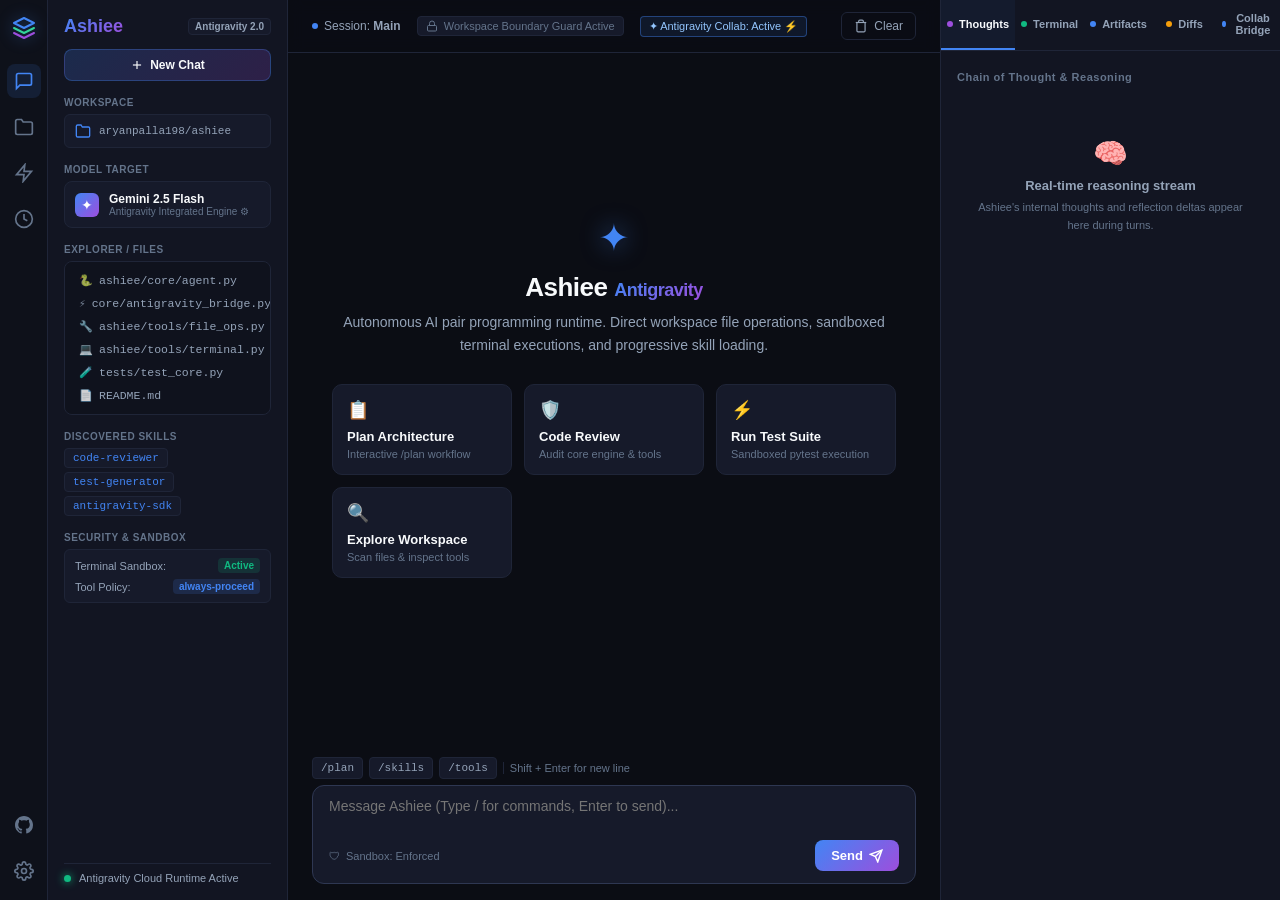
==== commit 5f837380: "feat: optimize mobile view layout, search options, and sending composer" ====
--- a/ashiee/server/static/index.html
+++ b/ashiee/server/static/index.html
@@ -2,7 +2,7 @@
 <html lang="en">
 <head>
     <meta charset="UTF-8">
-    <meta name="viewport" content="width=device-width, initial-scale=1.0">
+    <meta name="viewport" content="width=device-width, initial-scale=1.0, maximum-scale=1.0, user-scalable=no, viewport-fit=cover">
     <title>Ashiee — Google Antigravity Studio</title>
     <link rel="icon" href="data:image/svg+xml,<svg xmlns='http://www.w3.org/2000/svg' viewBox='0 0 24 24'><text y='20' font-size='20'>✦</text></svg>">
     <link rel="stylesheet" href="styles.css">
@@ -126,8 +126,9 @@
                 <div class="app-title">
                     <span class="gradient-text">Ashiee</span>
                     <span class="tag-badge">Antigravity 2.0</span>
-                </div>
-                <button class="new-chat-btn" onclick="clearMessages()" title="New Chat">
+                    <button class="topbar-action-btn mobile-nav-btn" onclick="closeMobileDrawers()" style="padding:2px 8px; margin-left:auto;" title="Close">✕</button>
+                </div>
+                <button class="new-chat-btn" onclick="clearMessages(); closeMobileDrawers();" title="New Chat">
                     <svg width="14" height="14" viewBox="0 0 24 24" fill="none" stroke="currentColor" stroke-width="2"><line x1="12" y1="5" x2="12" y2="19"/><line x1="5" y1="12" x2="19" y2="12"/></svg>
                     <span>New Chat</span>
                 </button>
@@ -216,9 +217,12 @@
         <main class="chat-canvas">
             <header class="canvas-topbar">
                 <div class="topbar-left">
+                    <button class="topbar-action-btn mobile-nav-btn" onclick="toggleMobileSidebar('files')" title="Workspace Explorer & Files">
+                        <span>📁 Files</span>
+                    </button>
                     <div class="session-badge">
                         <span class="dot-indicator"></span>
-                        <span>Session: <strong id="sessionIdLabel">Main Orchestrator</strong></span>
+                        <span>Session: <strong id="sessionIdLabel">Main</strong></span>
                     </div>
                     <div class="sandbox-pill">
                         <svg width="12" height="12" viewBox="0 0 24 24" fill="none" stroke="currentColor" stroke-width="2"><rect x="3" y="11" width="18" height="11" rx="2" ry="2"/><path d="M7 11V7a5 5 0 0 1 10 0v4"/></svg>
@@ -229,6 +233,9 @@
                     </div>
                 </div>
                 <div class="topbar-right">
+                    <button class="topbar-action-btn mobile-nav-btn" onclick="toggleMobileSidebar('aux')" title="Thoughts & Terminal Sidecar">
+                        <span>🧠 Sidecar</span>
+                    </button>
                     <button class="topbar-action-btn" onclick="clearMessages()" title="Clear Conversation">
                         <svg width="14" height="14" viewBox="0 0 24 24" fill="none" stroke="currentColor" stroke-width="2"><polyline points="3 6 5 6 21 6"/><path d="M19 6v14a2 2 0 0 1-2 2H7a2 2 0 0 1-2-2V6m3 0V4a2 2 0 0 1 2-2h4a2 2 0 0 1 2 2v2"/></svg>
                         <span>Clear</span>
@@ -342,6 +349,7 @@
                     <span class="tab-dot blue"></span>
                     <span>Collab Bridge</span>
                 </button>
+                <button class="aux-tab mobile-nav-btn" onclick="closeMobileDrawers()" title="Close" style="margin-left:auto; color:var(--text-muted);">✕</button>
             </div>
 
             <div class="aux-content">
@@ -423,6 +431,9 @@
         </aside>
     </div>
 
+    <!-- Mobile Drawer Backdrop -->
+    <div class="mobile-backdrop" id="mobileBackdrop" onclick="closeMobileDrawers()"></div>
+
     <!-- Code Viewer Modal -->
     <div class="code-modal-backdrop" id="codeModal">
         <div class="code-modal">
--- a/ashiee/server/static/styles.css
+++ b/ashiee/server/static/styles.css
@@ -1154,3 +1154,261 @@
     50% { opacity: 0; }
 }
 
+/* ========================================================
+   Mobile View Optimization: Responsive Layout & Composer
+   ======================================================== */
+.mobile-nav-btn {
+    display: none;
+}
+
+.mobile-backdrop {
+    display: none;
+}
+
+@media (max-width: 900px) {
+    html, body.antigravity-dark {
+        overflow: hidden !important;
+        width: 100vw !important;
+        height: 100dvh !important;
+        height: 100vh !important;
+    }
+
+    .antigravity-layout {
+        display: flex !important;
+        flex-direction: column !important;
+        height: 100dvh !important;
+        height: 100vh !important;
+        width: 100vw !important;
+        overflow: hidden !important;
+        position: relative !important;
+    }
+
+    /* Hide desktop icon rail on mobile */
+    .icon-rail {
+        display: none !important;
+    }
+
+    /* Convert Sidebars into slide-over sheets */
+    .sidebar-panel {
+        position: fixed !important;
+        top: 0 !important;
+        bottom: 0 !important;
+        left: 0 !important;
+        width: 84vw !important;
+        max-width: 320px !important;
+        z-index: 100 !important;
+        transform: translateX(-105%) !important;
+        transition: transform 0.25s cubic-bezier(0.16, 1, 0.3, 1) !important;
+        box-shadow: 12px 0 35px rgba(0, 0, 0, 0.85) !important;
+        overflow-y: auto !important;
+    }
+
+    .sidebar-panel.open {
+        transform: translateX(0) !important;
+    }
+
+    .auxiliary-pane {
+        position: fixed !important;
+        top: 0 !important;
+        bottom: 0 !important;
+        right: 0 !important;
+        width: 88vw !important;
+        max-width: 360px !important;
+        z-index: 100 !important;
+        transform: translateX(105%) !important;
+        transition: transform 0.25s cubic-bezier(0.16, 1, 0.3, 1) !important;
+        box-shadow: -12px 0 35px rgba(0, 0, 0, 0.85) !important;
+        overflow-y: auto !important;
+    }
+
+    .auxiliary-pane.open {
+        transform: translateX(0) !important;
+    }
+
+    .mobile-backdrop {
+        display: none;
+        position: fixed;
+        inset: 0;
+        background: rgba(0, 0, 0, 0.7);
+        backdrop-filter: blur(4px);
+        z-index: 95;
+    }
+
+    .mobile-backdrop.active {
+        display: block !important;
+    }
+
+    /* Main Chat Canvas gets 100% full width */
+    .chat-canvas {
+        width: 100vw !important;
+        height: 100dvh !important;
+        height: 100vh !important;
+        display: flex !important;
+        flex-direction: column !important;
+        overflow: hidden !important;
+        position: relative !important;
+    }
+
+    .canvas-topbar {
+        padding: 8px 12px !important;
+        gap: 6px !important;
+        flex-shrink: 0 !important;
+        display: flex !important;
+        justify-content: space-between !important;
+        align-items: center !important;
+        border-bottom: 1px solid var(--border-subtle) !important;
+    }
+
+    .topbar-left {
+        gap: 8px !important;
+    }
+
+    .sandbox-pill {
+        display: none !important;
+    }
+
+    .mobile-nav-btn {
+        display: inline-flex !important;
+        align-items: center;
+        gap: 4px;
+        padding: 6px 10px;
+        font-size: 12px;
+        background: #141829;
+        border: 1px solid var(--border-subtle);
+        border-radius: 6px;
+        color: var(--text-primary);
+        cursor: pointer;
+    }
+
+    .messages-stream {
+        padding: 12px 12px 145px 12px !important;
+        gap: 14px !important;
+        width: 100% !important;
+        box-sizing: border-box !important;
+    }
+
+    .antigravity-hero {
+        padding: 20px 10px !important;
+        max-width: 100% !important;
+    }
+
+    .antigravity-hero h1 {
+        font-size: 22px !important;
+    }
+
+    .antigravity-hero p {
+        font-size: 13px !important;
+        margin-bottom: 20px !important;
+    }
+
+    .prompt-starters {
+        grid-template-columns: 1fr !important;
+        gap: 8px !important;
+    }
+
+    .starter-card {
+        padding: 10px 12px !important;
+    }
+
+    /* Fixed Bottom Composer with Safe Area */
+    .composer-container {
+        position: fixed !important;
+        bottom: 0 !important;
+        left: 0 !important;
+        right: 0 !important;
+        width: 100vw !important;
+        padding: 8px 10px calc(8px + env(safe-area-inset-bottom, 0px)) 10px !important;
+        background: rgba(11, 13, 20, 0.96) !important;
+        backdrop-filter: blur(16px) !important;
+        border-top: 1px solid var(--border-subtle) !important;
+        z-index: 40 !important;
+        box-sizing: border-box !important;
+    }
+
+    .composer-toolbar {
+        margin-bottom: 6px !important;
+        width: 100% !important;
+        overflow-x: auto !important;
+        -webkit-overflow-scrolling: touch !important;
+        scrollbar-width: none !important;
+    }
+
+    .composer-toolbar::-webkit-scrollbar {
+        display: none !important;
+    }
+
+    .chips-row {
+        display: flex !important;
+        gap: 6px !important;
+        width: max-content !important;
+    }
+
+    .composer-chip {
+        font-size: 11px !important;
+        padding: 5px 10px !important;
+        white-space: nowrap !important;
+        border-radius: 6px !important;
+        touch-action: manipulation !important;
+    }
+
+    .chip-text, .divider {
+        display: none !important;
+    }
+
+    .composer-card {
+        padding: 8px 10px !important;
+        gap: 8px !important;
+        border-radius: 12px !important;
+        background: #141828 !important;
+        border: 1px solid var(--border-accent) !important;
+        width: 100% !important;
+        box-sizing: border-box !important;
+    }
+
+    .composer-card textarea {
+        font-size: 16px !important; /* 16px eliminates mobile input zoom */
+        padding: 4px 6px !important;
+        min-height: 42px !important;
+        max-height: 100px !important;
+        width: 100% !important;
+        box-sizing: border-box !important;
+        line-height: 1.4 !important;
+    }
+
+    .composer-actions {
+        display: flex !important;
+        justify-content: space-between !important;
+        align-items: center !important;
+        width: 100% !important;
+        gap: 8px !important;
+    }
+
+    .permission-pill {
+        font-size: 11px !important;
+        padding: 3px 6px !important;
+    }
+
+    .send-action-btn {
+        padding: 0 16px !important;
+        height: 38px !important;
+        font-size: 13px !important;
+        font-weight: 600 !important;
+        border-radius: 8px !important;
+        flex-shrink: 0 !important;
+        touch-action: manipulation !important;
+        display: inline-flex !important;
+        align-items: center !important;
+        gap: 6px !important;
+    }
+
+    .slash-menu {
+        left: 10px !important;
+        right: 10px !important;
+        width: auto !important;
+        max-height: 200px !important;
+        overflow-y: auto !important;
+        bottom: 100% !important;
+        margin-bottom: 6px !important;
+    }
+}
+
